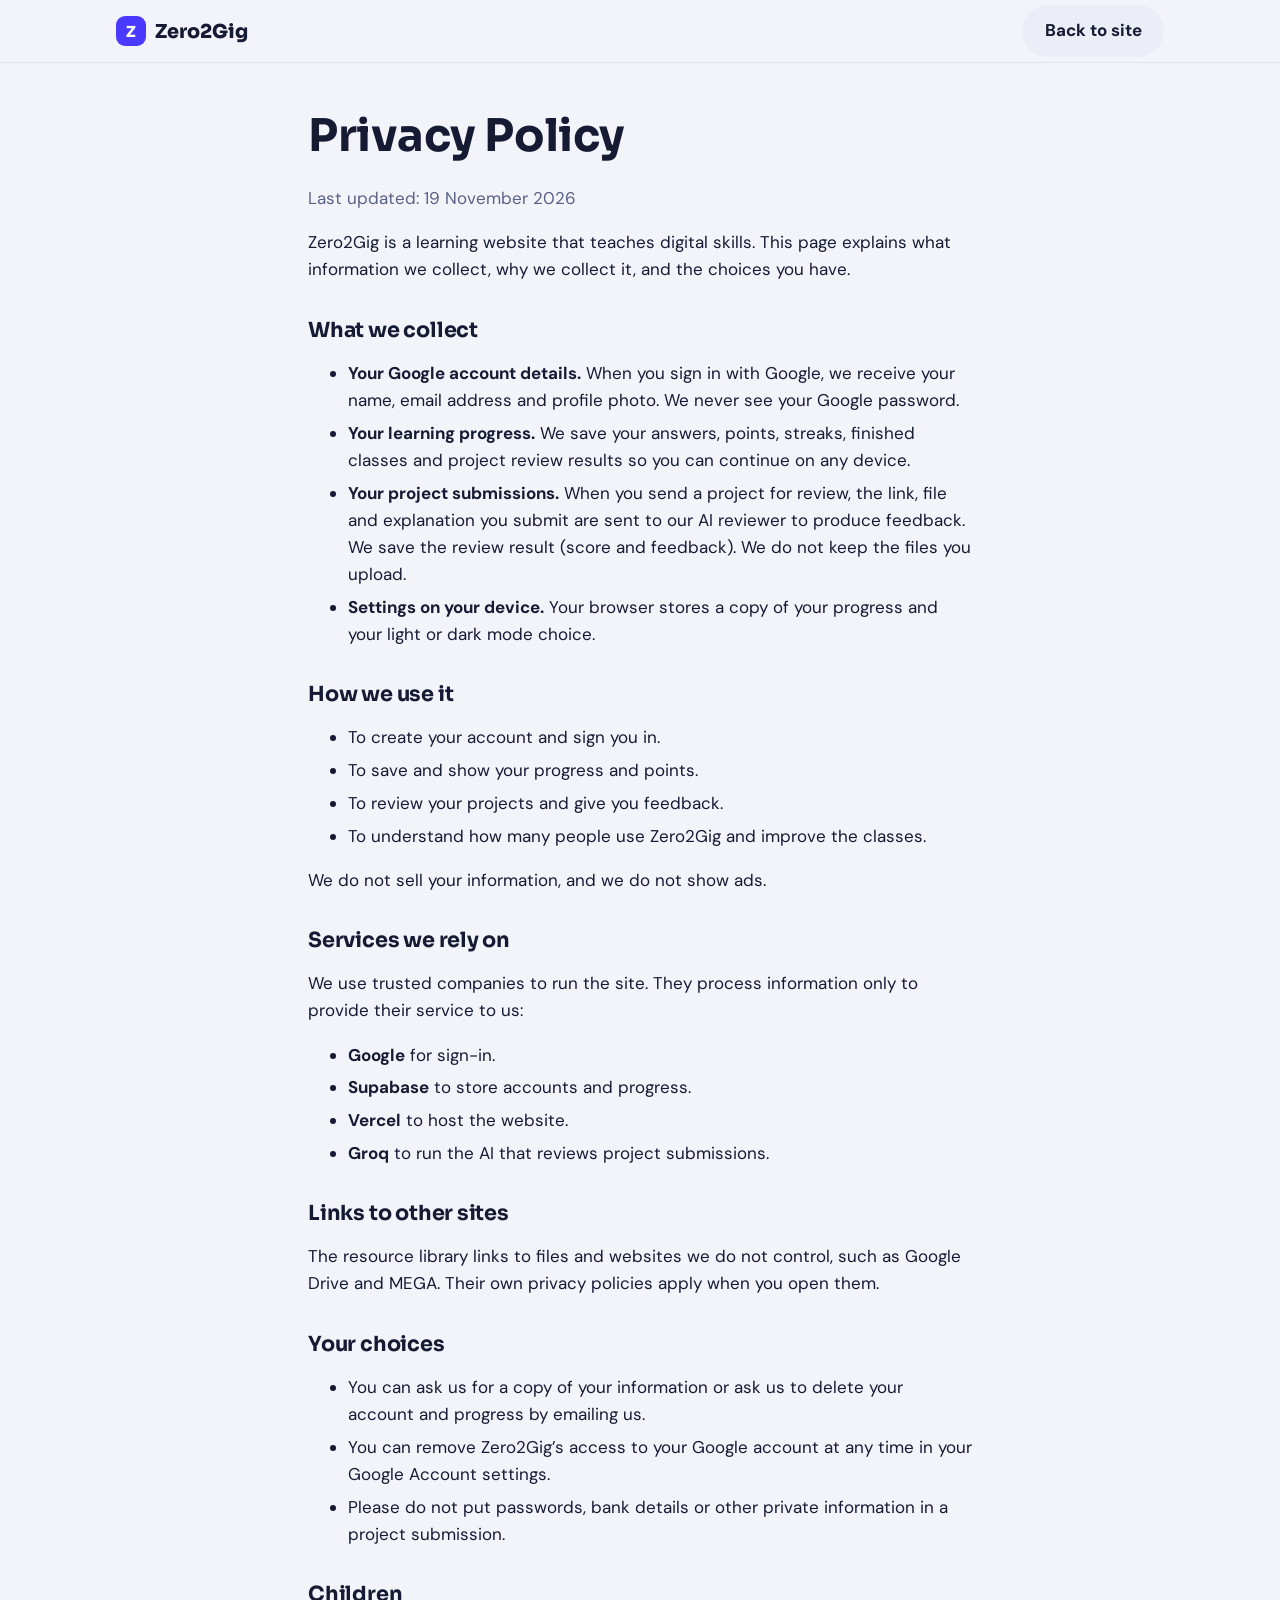
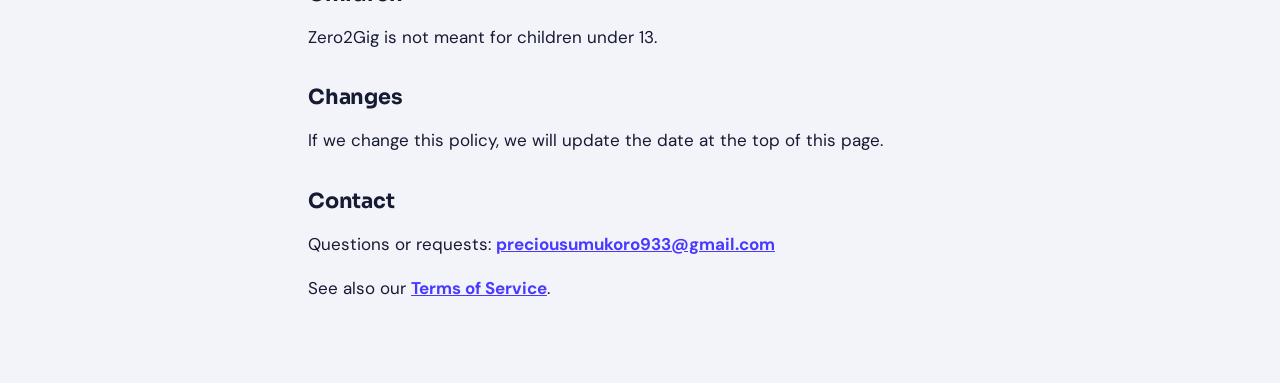
==== privacy.html @ 01722fc4 "Add Privacy Policy and Terms of Service pages" ====
<!doctype html>
<html lang="en">
<head>
<meta charset="utf-8">
<meta name="viewport" content="width=device-width, initial-scale=1, viewport-fit=cover">
<title>Privacy Policy | Zero2Gig</title>
<link rel="preconnect" href="https://fonts.googleapis.com">
<link rel="preconnect" href="https://fonts.gstatic.com" crossorigin>
<link href="https://fonts.googleapis.com/css2?family=DM+Sans:opsz,wght@9..40,400;9..40,500;9..40,700&family=Sora:wght@600;700;800&display=swap" rel="stylesheet">
<link rel="stylesheet" href="styles.css">
<style>
.legal { max-width: 44rem; margin: 0 auto; padding: 2rem 1.25rem 4rem; }
.legal h1 { font-size: clamp(2rem, 5vw, 2.8rem); margin-top: 1rem; }
.legal h2 { font-size: 1.3rem; margin-top: 2.2rem; }
.legal .updated { color: var(--muted); }
.legal li { margin: .35rem 0; }
.legal a { color: var(--brand); font-weight: 700; }
</style>
<script>try{var t=localStorage.getItem("z2g-theme");if(t)document.documentElement.dataset.theme=t;}catch(e){}</script>
</head>
<body>
<header class="nav"><div class="wrap"><a class="logo" href="/"><span class="logo-mark">Z</span>Zero2Gig</a><a class="btn soft" href="/">Back to site</a></div></header>
<main class="legal">
<h1>Privacy Policy</h1>
<p class="updated">Last updated: 19 November 2026</p>
<p>Zero2Gig is a learning website that teaches digital skills. This page explains what information we collect, why we collect it, and the choices you have.</p>

<h2>What we collect</h2>
<ul>
<li><strong>Your Google account details.</strong> When you sign in with Google, we receive your name, email address and profile photo. We never see your Google password.</li>
<li><strong>Your learning progress.</strong> We save your answers, points, streaks, finished classes and project review results so you can continue on any device.</li>
<li><strong>Your project submissions.</strong> When you send a project for review, the link, file and explanation you submit are sent to our AI reviewer to produce feedback. We save the review result (score and feedback). We do not keep the files you upload.</li>
<li><strong>Settings on your device.</strong> Your browser stores a copy of your progress and your light or dark mode choice.</li>
</ul>

<h2>How we use it</h2>
<ul>
<li>To create your account and sign you in.</li>
<li>To save and show your progress and points.</li>
<li>To review your projects and give you feedback.</li>
<li>To understand how many people use Zero2Gig and improve the classes.</li>
</ul>
<p>We do not sell your information, and we do not show ads.</p>

<h2>Services we rely on</h2>
<p>We use trusted companies to run the site. They process information only to provide their service to us:</p>
<ul>
<li><strong>Google</strong> for sign-in.</li>
<li><strong>Supabase</strong> to store accounts and progress.</li>
<li><strong>Vercel</strong> to host the website.</li>
<li><strong>Groq</strong> to run the AI that reviews project submissions.</li>
</ul>

<h2>Links to other sites</h2>
<p>The resource library links to files and websites we do not control, such as Google Drive and MEGA. Their own privacy policies apply when you open them.</p>

<h2>Your choices</h2>
<ul>
<li>You can ask us for a copy of your information or ask us to delete your account and progress by emailing us.</li>
<li>You can remove Zero2Gig’s access to your Google account at any time in your Google Account settings.</li>
<li>Please do not put passwords, bank details or other private information in a project submission.</li>
</ul>

<h2>Children</h2>
<p>Zero2Gig is not meant for children under 13.</p>

<h2>Changes</h2>
<p>If we change this policy, we will update the date at the top of this page.</p>

<h2>Contact</h2>
<p>Questions or requests: <a href="mailto:preciousumukoro933@gmail.com">preciousumukoro933@gmail.com</a></p>
<p>See also our <a href="terms.html">Terms of Service</a>.</p>
</main>
</body>
</html>
---- styles.css ----
:root {
  --bg: #F3F4FA;
  --surface: #FFFFFF;
  --surface-2: #ECEEF7;
  --ink: #161A33;
  --muted: #5B6185;
  --line: #DDE0EE;
  --brand: #4A3AFF;
  --brand-ink: #FFFFFF;
  --gold: #FFB020;
  --good: #12A365;
  --good-bg: #E3F7EE;
  --bad: #E5484D;
  --bad-bg: #FDECEC;
  --shadow: 0 1px 2px rgba(22, 26, 51, .06), 0 8px 24px rgba(22, 26, 51, .06);
  --display: "Sora", "Segoe UI", system-ui, sans-serif;
  --body: "DM Sans", "Segoe UI", system-ui, sans-serif;
  --r-lg: 22px;
  --r-md: 14px;
  --r-sm: 10px;
  color-scheme: light;
}
@media (prefers-color-scheme: dark) {
  :root:not([data-theme="light"]) {
    --bg: #0F1124;
    --surface: #181B33;
    --surface-2: #22264A;
    --ink: #EEF0FF;
    --muted: #A3A8CC;
    --line: #2C3157;
    --brand: #7C70FF;
    --good: #3DD68C;
    --good-bg: #123327;
    --bad: #FF7A7E;
    --bad-bg: #3A1A22;
    --shadow: 0 1px 2px rgba(0, 0, 0, .3), 0 8px 24px rgba(0, 0, 0, .25);
    color-scheme: dark;
  }
}
:root[data-theme="dark"] {
    --bg: #0F1124;
    --surface: #181B33;
    --surface-2: #22264A;
    --ink: #EEF0FF;
    --muted: #A3A8CC;
    --line: #2C3157;
    --brand: #7C70FF;
    --good: #3DD68C;
    --good-bg: #123327;
    --bad: #FF7A7E;
    --bad-bg: #3A1A22;
    --shadow: 0 1px 2px rgba(0, 0, 0, .3), 0 8px 24px rgba(0, 0, 0, .25);
    color-scheme: dark;
  }
:root[data-theme="light"] { color-scheme: light; }


* { box-sizing: border-box; }
html { -webkit-text-size-adjust: 100%; }
body { margin: 0; background: var(--bg); color: var(--ink); font: 1.0625rem/1.6 var(--body); -webkit-font-smoothing: antialiased; }
a { color: inherit; }
button { font: inherit; color: inherit; cursor: pointer; }
:focus-visible { outline: 3px solid var(--brand); outline-offset: 3px; }
h1, h2, h3 { font-family: var(--display); line-height: 1.15; margin: 0 0 .5em; letter-spacing: -.01em; }

.wrap { max-width: 68rem; margin: 0 auto; padding: 0 1.25rem; }

/* ---------- top nav ---------- */
.nav { position: sticky; top: 0; z-index: 20; background: color-mix(in srgb, var(--bg) 85%, transparent); backdrop-filter: blur(10px); border-bottom: 1px solid var(--line); padding-top: env(safe-area-inset-top, 0px); }
.nav .wrap { display: flex; align-items: center; justify-content: space-between; height: 62px; }
.logo { display: flex; align-items: center; gap: .55rem; font: 800 1.2rem var(--display); text-decoration: none; }
.logo-mark { width: 30px; height: 30px; border-radius: 9px; background: var(--brand); color: #fff; display: grid; place-items: center; font-size: .95rem; }
.pts-pill { display: inline-flex; align-items: center; gap: .4rem; padding: .35rem .8rem; border-radius: 99px; background: var(--surface); border: 1px solid var(--line); font-weight: 700; font-variant-numeric: tabular-nums; }
.pts-pill .coin { width: 18px; height: 18px; border-radius: 50%; background: var(--gold); display: inline-block; box-shadow: inset 0 -2px 0 rgba(0,0,0,.15); }

/* ---------- home ---------- */
.hero { padding: 3rem 0 2rem; display: grid; grid-template-columns: 1.15fr 1fr; gap: 2.5rem; align-items: center; }
.hero h1 { font-size: clamp(2.2rem, 5.5vw, 3.6rem); font-weight: 800; }
.hero p { color: var(--muted); font-size: 1.15rem; max-width: 34rem; }
.hero-steps { display: flex; gap: .5rem; flex-wrap: wrap; margin-top: 1.4rem; }
.hero-steps span { background: var(--surface); border: 1px solid var(--line); border-radius: 99px; padding: .35rem .85rem; font-weight: 500; font-size: .95rem; }
.matcher { background: var(--surface); border-radius: var(--r-lg); padding: 1.5rem; box-shadow: var(--shadow); border: 1px solid var(--line); }
.matcher h2 { font-size: 1.2rem; }
.matcher-opts { display: grid; gap: .5rem; }
.matcher-opts button { text-align: left; padding: .8rem 1rem; border-radius: var(--r-md); border: 2px solid var(--line); background: var(--bg); font-weight: 500; transition: border-color .15s, transform .15s; }
.matcher-opts button:hover { border-color: var(--brand); }
.matcher-opts button[aria-pressed="true"] { border-color: var(--brand); background: color-mix(in srgb, var(--brand) 10%, var(--surface)); }
.match-result { margin-top: 1rem; padding: 1rem; border-radius: var(--r-md); background: color-mix(in srgb, var(--c) 14%, var(--surface)); border: 2px solid var(--c); display: flex; gap: .9rem; align-items: center; }
.match-result .ico { font-size: 2rem; }
.match-result a { font-weight: 700; }

.stats { display: grid; grid-template-columns: repeat(3, 1fr); gap: .75rem; margin: 0 0 2.5rem; }
.stat { background: var(--surface); border: 1px solid var(--line); border-radius: var(--r-md); padding: 1rem 1.2rem; }
.stat b { display: block; font: 800 1.7rem var(--display); font-variant-numeric: tabular-nums; }
.stat span { color: var(--muted); font-size: .92rem; }

.sec-head { display: flex; justify-content: space-between; align-items: end; margin-bottom: 1rem; }
.sec-head h2 { font-size: 1.6rem; margin: 0; }
.grid { display: grid; grid-template-columns: repeat(auto-fill, minmax(15.5rem, 1fr)); gap: 1rem; padding-bottom: 4rem; }
.skill-card { position: relative; display: flex; flex-direction: column; gap: .5rem; background: var(--surface); border: 1px solid var(--line); border-radius: var(--r-lg); padding: 1.3rem; text-decoration: none; overflow: hidden; transition: transform .18s, box-shadow .18s, border-color .18s; }
.skill-card:hover { transform: translateY(-3px); box-shadow: var(--shadow); border-color: var(--c); }
.skill-card.is-match { border: 2px solid var(--c); box-shadow: 0 0 0 4px color-mix(in srgb, var(--c) 20%, transparent); }
.skill-card .ico { width: 52px; height: 52px; border-radius: 15px; display: grid; place-items: center; font-size: 1.6rem; background: color-mix(in srgb, var(--c) 16%, var(--surface)); }
.skill-card h3 { font-size: 1.15rem; margin: .4rem 0 0; }
.skill-card p { margin: 0; color: var(--muted); font-size: .95rem; flex: 1; }
.meter { height: 8px; border-radius: 99px; background: var(--surface-2); overflow: hidden; margin-top: .4rem; }
.meter i { display: block; height: 100%; background: var(--c, var(--brand)); border-radius: 99px; transition: width .5s ease; }
.card-foot { display: flex; justify-content: space-between; font-size: .88rem; color: var(--muted); font-weight: 500; }

/* ---------- skill page ---------- */
.back { display: inline-flex; align-items: center; gap: .35rem; margin: 1.5rem 0 1rem; font-weight: 700; text-decoration: none; color: var(--muted); }
.back:hover { color: var(--ink); }
.skill-hero { background: var(--c); color: #fff; border-radius: var(--r-lg); padding: 2rem; position: relative; overflow: hidden; }
.skill-hero::after { content: ""; position: absolute; right: -60px; top: -60px; width: 240px; height: 240px; border-radius: 50%; background: rgba(255,255,255,.12); }
.skill-hero .ico { font-size: 2.6rem; }
.skill-hero h1 { font-size: clamp(1.9rem, 4.5vw, 2.8rem); margin-top: .4rem; }
.skill-hero p { max-width: 40rem; opacity: .92; font-size: 1.08rem; }
.chips { display: flex; flex-wrap: wrap; gap: .5rem; margin-top: 1rem; position: relative; z-index: 1; }
.chip { background: rgba(255,255,255,.18); border-radius: 99px; padding: .35rem .85rem; font-weight: 700; font-size: .92rem; }

.tabs { display: flex; gap: .4rem; margin: 1.6rem 0 1.2rem; background: var(--surface); border: 1px solid var(--line); padding: .3rem; border-radius: 99px; width: fit-content; }
.tabs button { border: 0; background: none; padding: .55rem 1.1rem; border-radius: 99px; font-weight: 700; color: var(--muted); }
.tabs button[aria-selected="true"] { background: var(--ink); color: var(--bg); }

.classes { display: grid; gap: .9rem; padding-bottom: 4rem; }
.class-card { display: grid; grid-template-columns: auto 1fr auto; gap: 1.1rem; align-items: center; background: var(--surface); border: 1px solid var(--line); border-radius: var(--r-lg); padding: 1.2rem 1.3rem; }
.class-num { width: 54px; height: 54px; border-radius: 16px; display: grid; place-items: center; font: 800 1.3rem var(--display); background: color-mix(in srgb, var(--c) 14%, var(--surface)); color: var(--c); }
.class-card.done .class-num { background: var(--c); color: #fff; }
.class-card h3 { font-size: 1.15rem; margin: 0 0 .2rem; }
.class-card p { margin: 0; color: var(--muted); font-size: .95rem; }
.class-meta { display: flex; gap: .9rem; flex-wrap: wrap; margin-top: .45rem; font-size: .88rem; font-weight: 700; color: var(--muted); }
.class-meta .ok { color: var(--good); }
.btn { display: inline-flex; align-items: center; justify-content: center; gap: .4rem; border: 0; border-radius: 99px; padding: .8rem 1.4rem; font-weight: 700; text-decoration: none; background: var(--brand); color: var(--brand-ink); transition: transform .12s, filter .12s; white-space: nowrap; }
.btn:hover { filter: brightness(1.08); }
.btn:active { transform: scale(.97); }
.btn.soft { background: var(--surface-2); color: var(--ink); }
.btn.big { padding: 1rem 1.8rem; font-size: 1.05rem; }
.btn:disabled { opacity: .45; cursor: not-allowed; transform: none; }
@media (max-width: 40rem) {
  .hero { grid-template-columns: 1fr; padding-top: 2rem; }
  .class-card { grid-template-columns: auto 1fr; }
  .class-card .btn { grid-column: 1 / -1; }
  .stats { grid-template-columns: repeat(3, 1fr); }
  .stat b { font-size: 1.3rem; }
}

.res-list { display: grid; gap: .6rem; padding-bottom: 1rem; }
.res { display: flex; align-items: center; gap: .9rem; padding: .9rem 1.1rem; background: var(--surface); border: 1px solid var(--line); border-radius: var(--r-md); text-decoration: none; font-weight: 500; transition: border-color .15s; }
.res:hover { border-color: var(--c); }
.res .ri { width: 36px; height: 36px; border-radius: 10px; display: grid; place-items: center; background: color-mix(in srgb, var(--c) 14%, var(--surface)); flex: none; }
.res span { flex: 1; }
.res small { color: var(--muted); font-weight: 700; }
.res-h { font-size: 1.15rem; margin: 1.8rem 0 .8rem; }
.empty-note { color: var(--muted); }

/* ---------- class player ---------- */
.player { min-height: 100vh; min-height: 100dvh; display: flex; flex-direction: column; }
.p-top { position: sticky; top: 0; z-index: 10; background: var(--bg); padding: calc(.8rem + env(safe-area-inset-top, 0px)) 1.25rem .8rem; }
.p-top-in { max-width: 46rem; margin: 0 auto; display: flex; align-items: center; gap: 1rem; }
.x { width: 40px; height: 40px; border-radius: 50%; border: 1px solid var(--line); background: var(--surface); display: grid; place-items: center; text-decoration: none; font-size: 1.1rem; flex: none; }
.p-bar { flex: 1; height: 12px; border-radius: 99px; background: var(--surface-2); overflow: hidden; }
.p-bar i { display: block; height: 100%; background: var(--c); border-radius: 99px; transition: width .35s ease; }
.score { display: flex; align-items: center; gap: .5rem; flex: none; }
.streak { font-weight: 800; font-size: .9rem; color: #F97316; min-width: 3.2rem; text-align: right; }
.streak[data-on="0"] { opacity: .35; filter: grayscale(1); }

.p-body { flex: 1; padding: 1rem 1.25rem 8rem; }
.stage { max-width: 46rem; margin: 0 auto; }
.step { animation: stepIn .35s ease both; }
@keyframes stepIn { from { opacity: 0; transform: translateY(10px); } to { opacity: 1; transform: none; } }
.kicker { display: inline-flex; align-items: center; gap: .4rem; font-weight: 800; font-size: .85rem; color: var(--c); background: color-mix(in srgb, var(--c) 12%, transparent); padding: .3rem .75rem; border-radius: 99px; margin-bottom: 1rem; }
.lead { font-size: 1.35rem; line-height: 1.55; font-weight: 500; }
.step h1 { font-size: clamp(1.8rem, 5vw, 2.6rem); }
.intro-card { background: var(--surface); border: 1px solid var(--line); border-radius: var(--r-lg); padding: 1.6rem; margin-top: 1.4rem; }
.intro-card ul { margin: .5rem 0 0; padding-left: 1.2rem; }
.intro-card li { margin: .3rem 0; }
.scoring { display: grid; grid-template-columns: repeat(3, 1fr); gap: .6rem; margin-top: 1rem; }
.scoring div { background: var(--surface); border: 1px solid var(--line); border-radius: var(--r-md); padding: .8rem; text-align: center; font-size: .9rem; color: var(--muted); }
.scoring b { display: block; font: 800 1.2rem var(--display); color: var(--ink); }

/* question */
.q-prompt { font: 700 1.4rem/1.35 var(--display); margin: 0 0 1.2rem; }
.opts { display: grid; gap: .65rem; }
.opt { display: flex; align-items: center; gap: .85rem; text-align: left; width: 100%; padding: 1rem 1.1rem; border-radius: var(--r-md); border: 2px solid var(--line); background: var(--surface); font-weight: 500; font-size: 1.02rem; transition: border-color .15s, background .15s, transform .12s; }
.opt:hover:not(:disabled) { border-color: var(--c); transform: translateY(-1px); }
.opt .key { width: 30px; height: 30px; border-radius: 9px; display: grid; place-items: center; background: var(--surface-2); font-weight: 800; font-size: .9rem; flex: none; }
.opt.right { border-color: var(--good); background: var(--good-bg); }
.opt.right .key { background: var(--good); color: #fff; }
.opt.wrong { border-color: var(--bad); background: var(--bad-bg); animation: shake .35s; }
.opt.wrong .key { background: var(--bad); color: #fff; }
.opt:disabled { cursor: default; }
@keyframes shake { 25% { transform: translateX(-6px); } 75% { transform: translateX(6px); } }
.feedback { margin-top: 1rem; padding: 1rem 1.1rem; border-radius: var(--r-md); font-weight: 500; animation: stepIn .25s ease both; }
.feedback.good { background: var(--good-bg); border-left: 5px solid var(--good); }
.feedback.bad { background: var(--bad-bg); border-left: 5px solid var(--bad); }
.feedback b { display: block; font-family: var(--display); margin-bottom: .2rem; }
.pop { position: fixed; z-index: 50; font: 800 1.3rem var(--display); color: var(--gold); pointer-events: none; animation: popUp .9s ease forwards; text-shadow: 0 2px 0 rgba(0,0,0,.12); }
@keyframes popUp { from { opacity: 1; transform: translateY(0) scale(.9); } to { opacity: 0; transform: translateY(-60px) scale(1.15); } }

/* recap */
.recap { display: grid; gap: .7rem; margin-top: 1rem; }
.recap div { display: flex; gap: .8rem; align-items: flex-start; background: var(--surface); border: 1px solid var(--line); border-radius: var(--r-md); padding: 1rem 1.1rem; animation: stepIn .4s ease both; }
.recap div:nth-child(2) { animation-delay: .12s; }
.recap div:nth-child(3) { animation-delay: .24s; }
.recap .tick { width: 26px; height: 26px; border-radius: 50%; background: var(--c); color: #fff; display: grid; place-items: center; font-size: .8rem; flex: none; margin-top: .1rem; }

/* finish */
.result-hero { text-align: center; background: var(--surface); border: 1px solid var(--line); border-radius: var(--r-lg); padding: 2rem 1.5rem; }
.stars { font-size: 2.4rem; letter-spacing: .3rem; }
.stars .off { opacity: .2; filter: grayscale(1); }
.big-score { font: 800 3.4rem/1 var(--display); color: var(--c); font-variant-numeric: tabular-nums; margin: .6rem 0 .2rem; }
.result-grid { display: grid; grid-template-columns: repeat(3, 1fr); gap: .6rem; margin-top: 1.2rem; }
.result-grid div { background: var(--bg); border-radius: var(--r-md); padding: .8rem; }
.result-grid b { display: block; font: 800 1.25rem var(--display); }
.result-grid span { font-size: .85rem; color: var(--muted); }

.task { margin-top: 1.4rem; background: var(--surface); border: 1px solid var(--line); border-radius: var(--r-lg); padding: 1.6rem; }
.task h2 { font-size: 1.35rem; }
.task .bonus { display: inline-flex; gap: .35rem; align-items: center; font-weight: 800; font-size: .85rem; background: color-mix(in srgb, var(--gold) 22%, var(--surface)); padding: .3rem .75rem; border-radius: 99px; margin-bottom: .8rem; }
.task h3 { font-size: 1rem; margin: 1.2rem 0 .4rem; }
.task ul { margin: 0; padding-left: 1.2rem; }
.form { display: grid; gap: 1rem; margin-top: 1.4rem; }
.form label { font-weight: 700; display: grid; gap: .35rem; }
.form .hint { font-weight: 400; font-size: .88rem; color: var(--muted); }
.form input[type=url], .form textarea { font: inherit; color: var(--ink); background: var(--bg); border: 2px solid var(--line); border-radius: var(--r-sm); padding: .75rem .9rem; width: 100%; }
.form input:focus, .form textarea:focus { border-color: var(--brand); outline: none; }
.form textarea { min-height: 7rem; resize: vertical; }
.drop { border: 2px dashed var(--line); border-radius: var(--r-md); padding: 1.2rem; text-align: center; background: var(--bg); cursor: pointer; font-weight: 500; transition: border-color .15s; }
.drop:hover, .drop.over { border-color: var(--brand); }
.drop input { position: absolute; width: 1px; height: 1px; opacity: 0; }
.msg { padding: .9rem 1rem; border-radius: var(--r-sm); background: var(--surface-2); margin-top: 1rem; font-weight: 500; }
.msg.warn { background: var(--bad-bg); }
.review { margin-top: 1.2rem; padding: 1.2rem 1.3rem; border-radius: var(--r-md); border-left: 6px solid var(--bad); background: var(--bad-bg); }
.review.pass { border-left-color: var(--good); background: var(--good-bg); }
.review .verdict { display: flex; justify-content: space-between; gap: 1rem; flex-wrap: wrap; font: 800 1.2rem var(--display); margin: 0 0 .5rem; }
.review h4 { margin: 1rem 0 .3rem; }
.review ul { margin: 0; padding-left: 1.2rem; }
.loader { display: inline-block; width: 18px; height: 18px; border: 3px solid currentColor; border-right-color: transparent; border-radius: 50%; animation: spin .7s linear infinite; vertical-align: -3px; }
@keyframes spin { to { transform: rotate(360deg); } }

.p-foot { position: fixed; left: 0; right: 0; bottom: 0; z-index: 10; background: var(--surface); border-top: 1px solid var(--line); padding: .9rem 1.25rem calc(.9rem + env(safe-area-inset-bottom, 0px)); }
.p-foot-in { max-width: 46rem; margin: 0 auto; display: flex; justify-content: space-between; gap: 1rem; }
.p-foot .btn { min-width: 8rem; }

/* ---------- diagrams ---------- */
.diagram { background: var(--surface); border: 1px solid var(--line); border-radius: var(--r-lg); padding: 1.5rem; margin-top: .5rem; }
.diagram h2 { font-size: 1.3rem; margin-bottom: 1.2rem; }
.d-hint { display: flex; justify-content: space-between; align-items: center; gap: 1rem; margin-top: 1.2rem; color: var(--muted); font-size: .9rem; flex-wrap: wrap; }
.dnode { transition: transform .25s, box-shadow .25s, background .25s, color .25s; cursor: pointer; }
.dnode.active { transform: scale(1.04); box-shadow: 0 0 0 4px color-mix(in srgb, var(--c) 30%, transparent); background: var(--c) !important; color: #fff !important; }
.d-flow { display: flex; align-items: stretch; gap: .4rem; }
.d-flow .dnode { flex: 1 1 0; min-width: 0; font-size: .95rem; display: grid; place-items: center; text-align: center; padding: 1rem .7rem; border-radius: var(--r-md); background: color-mix(in srgb, var(--c) 12%, var(--surface)); font-weight: 700; border: 0; min-height: 5rem; }
.d-flow .arr { display: grid; place-items: center; color: var(--c); font-weight: 800; font-size: 1.3rem; }
@media (max-width: 40rem) {
  .d-flow { flex-direction: column; }
  .d-flow .arr { transform: rotate(90deg); }
  .d-flow .dnode { min-height: 0; }
}
.d-stack { display: grid; gap: .5rem; }
.d-stack .dnode { display: flex; justify-content: space-between; gap: 1rem; align-items: center; padding: 1rem 1.2rem; border-radius: var(--r-md); border: 0; text-align: left; background: color-mix(in srgb, var(--c) calc(10% + var(--i) * 6%), var(--surface)); }
.d-stack .dnode b { font-family: var(--display); }
.d-stack .dnode span { color: inherit; opacity: .8; font-size: .95rem; text-align: right; }
.d-nested .dnode { border: 2px dashed var(--c); border-radius: var(--r-md); padding: 1.6rem .9rem .9rem; position: relative; background: color-mix(in srgb, var(--c) 6%, var(--surface)); }
.d-nested .dnode > b { position: absolute; top: .35rem; left: .8rem; font-size: .85rem; }
.d-nested .dnode.core { border-style: solid; padding: 1.4rem; text-align: center; font-weight: 800; }
.d-nested .dnode.core > b { position: static; font-size: 1rem; }
.d-compare { display: grid; grid-template-columns: 1fr 1fr; gap: .8rem; }
.d-compare .dnode { border-radius: var(--r-md); padding: 1.1rem; border: 0; text-align: left; background: color-mix(in srgb, var(--c) 10%, var(--surface)); }
.d-compare .dnode h3 { font-size: 1.05rem; margin-bottom: .6rem; }
.d-compare ul { margin: 0; padding-left: 1.1rem; }
.d-funnel { display: grid; gap: .45rem; justify-items: center; }
.d-funnel .dnode { border: 0; border-radius: var(--r-sm); padding: .85rem; text-align: center; font-weight: 800; background: color-mix(in srgb, var(--c) calc(14% + var(--i) * 12%), var(--surface)); }
.d-cycle svg { width: 100%; max-width: 420px; display: block; margin: 0 auto; }
.d-cycle .dnode rect { fill: color-mix(in srgb, var(--c) 14%, var(--surface)); transition: fill .25s; }
.d-cycle .dnode text { fill: var(--ink); font: 700 15px var(--body); }
.d-cycle .dnode.active { transform: none; box-shadow: none; background: none !important; }
.d-cycle .dnode.active rect { fill: var(--c); }
.d-cycle .dnode.active text { fill: #fff; }

/* toast */
.toast { position: fixed; left: 50%; bottom: 6.5rem; transform: translateX(-50%) translateY(20px); background: var(--ink); color: var(--bg); padding: .7rem 1.1rem; border-radius: 99px; font-weight: 700; opacity: 0; pointer-events: none; transition: opacity .2s, transform .2s; z-index: 60; }
.toast.show { opacity: 1; transform: translateX(-50%) translateY(0); }

.foot { color: var(--muted); font-size: .9rem; padding: 2rem 0 3rem; border-top: 1px solid var(--line); }

@media (prefers-reduced-motion: reduce) {
  *, *::before, *::after { animation: none !important; transition: none !important; }
}

/* ---------- accounts ---------- */
.nav-r { display: flex; align-items: center; gap: .6rem; }
.nav-r .btn { padding: .55rem 1.1rem; }
.avatar { width: 38px; height: 38px; border-radius: 50%; background: var(--brand); color: #fff; display: grid; place-items: center; font: 800 1rem var(--display); text-decoration: none; }
.avatar.big { width: 72px; height: 72px; font-size: 1.8rem; margin-bottom: 1rem; }
.auth { display: grid; place-items: center; padding: 3rem 0 5rem; }
.auth-card { width: 100%; max-width: 28rem; background: var(--surface); border: 1px solid var(--line); border-radius: var(--r-lg); padding: 2rem 1.6rem; box-shadow: var(--shadow); }
.auth-card .tabs { margin: 0 0 1.4rem; }
.auth-card h1 { font-size: 1.7rem; }
.auth-card .sub { color: var(--muted); margin: 0 0 .4rem; }
.auth-card .form input { font: inherit; color: var(--ink); background: var(--bg); border: 2px solid var(--line); border-radius: var(--r-sm); padding: .75rem .9rem; width: 100%; font-weight: 400; }
.auth-card .form input:focus { border-color: var(--brand); outline: none; }
.linkish { background: none; border: 0; color: var(--brand); font-weight: 700; padding: .2rem 0; justify-self: start; }
.hello { font-weight: 700; color: var(--brand); margin: 0 0 .6rem; }
.btn-google { display: flex; align-items: center; justify-content: center; gap: .75rem; width: 100%; margin-top: 1.4rem; padding: .95rem 1.2rem; border-radius: 99px; border: 2px solid var(--line); background: var(--surface); font-weight: 700; font-size: 1.05rem; transition: border-color .15s, transform .12s; }
.btn-google:hover { border-color: var(--brand); }
.btn-google:active { transform: scale(.98); }
.btn-google:disabled { opacity: .6; cursor: progress; }
.fine { color: var(--muted); font-size: .9rem; text-align: center; margin: 1rem 0 0; }
.av-img { width: 100%; height: 100%; border-radius: 50%; object-fit: cover; display: block; }
.avatar { overflow: hidden; }

/* ---------- theme toggle + login page ---------- */
.theme-btn { width: 40px; height: 40px; border-radius: 50%; border: 1px solid var(--line); background: var(--surface); display: grid; place-items: center; font-size: 1.05rem; flex: none; }
.theme-btn:hover { border-color: var(--brand); }
.logo-mark svg { width: 18px; height: 18px; }
.login-page { min-height: 100vh; min-height: 100dvh; display: flex; flex-direction: column; align-items: center; padding: calc(3rem + env(safe-area-inset-top, 0px)) 1.25rem 3rem; position: relative;
  background: radial-gradient(60rem 30rem at 50% -10%, color-mix(in srgb, var(--brand) 18%, transparent), transparent 70%), var(--bg); }
.login-page > .theme-btn { position: absolute; top: calc(1.2rem + env(safe-area-inset-top, 0px)); right: 1.2rem; }
.login-brand { display: flex; align-items: center; gap: .8rem; font: 800 2rem var(--display); letter-spacing: -.02em; }
.login-mark { width: 56px; height: 56px; border-radius: 16px; background: var(--brand); color: #fff; display: grid; place-items: center; box-shadow: 0 8px 24px color-mix(in srgb, var(--brand) 40%, transparent); }
.login-tag { color: var(--muted); margin: .6rem 0 2rem; text-align: center; }
.login-card { width: 100%; max-width: 27rem; background: var(--surface); border: 1px solid var(--line); border-radius: 24px; padding: 2.2rem 1.8rem 1.8rem; box-shadow: var(--shadow); text-align: center; }
.login-card h1 { font-size: 1.75rem; margin-bottom: .4rem; }
.login-card .sub { color: var(--muted); margin: 0; }
.login-card .btn-google { margin-top: 1.6rem; }
.divider { display: flex; align-items: center; gap: .8rem; margin: 1.8rem 0 1.2rem; color: var(--muted); font-size: .78rem; font-weight: 700; letter-spacing: .08em; text-transform: uppercase; }
.divider::before, .divider::after { content: ""; flex: 1; height: 1px; background: var(--line); }
.perks { list-style: none; margin: 0; padding: 0; display: grid; gap: .6rem; text-align: left; }
.perks li { display: flex; gap: .85rem; align-items: center; padding: .75rem .9rem; border-radius: var(--r-md); background: var(--bg); border: 1px solid var(--line); }
.perk-i { width: 38px; height: 38px; border-radius: 11px; display: grid; place-items: center; background: color-mix(in srgb, var(--brand) 12%, var(--surface)); flex: none; }
.perks b { display: block; font-size: .98rem; }
.perks small { color: var(--muted); font-size: .86rem; }
.login-back { margin-top: 1.6rem; color: var(--muted); font-weight: 700; text-decoration: none; }
.login-back:hover { color: var(--ink); }
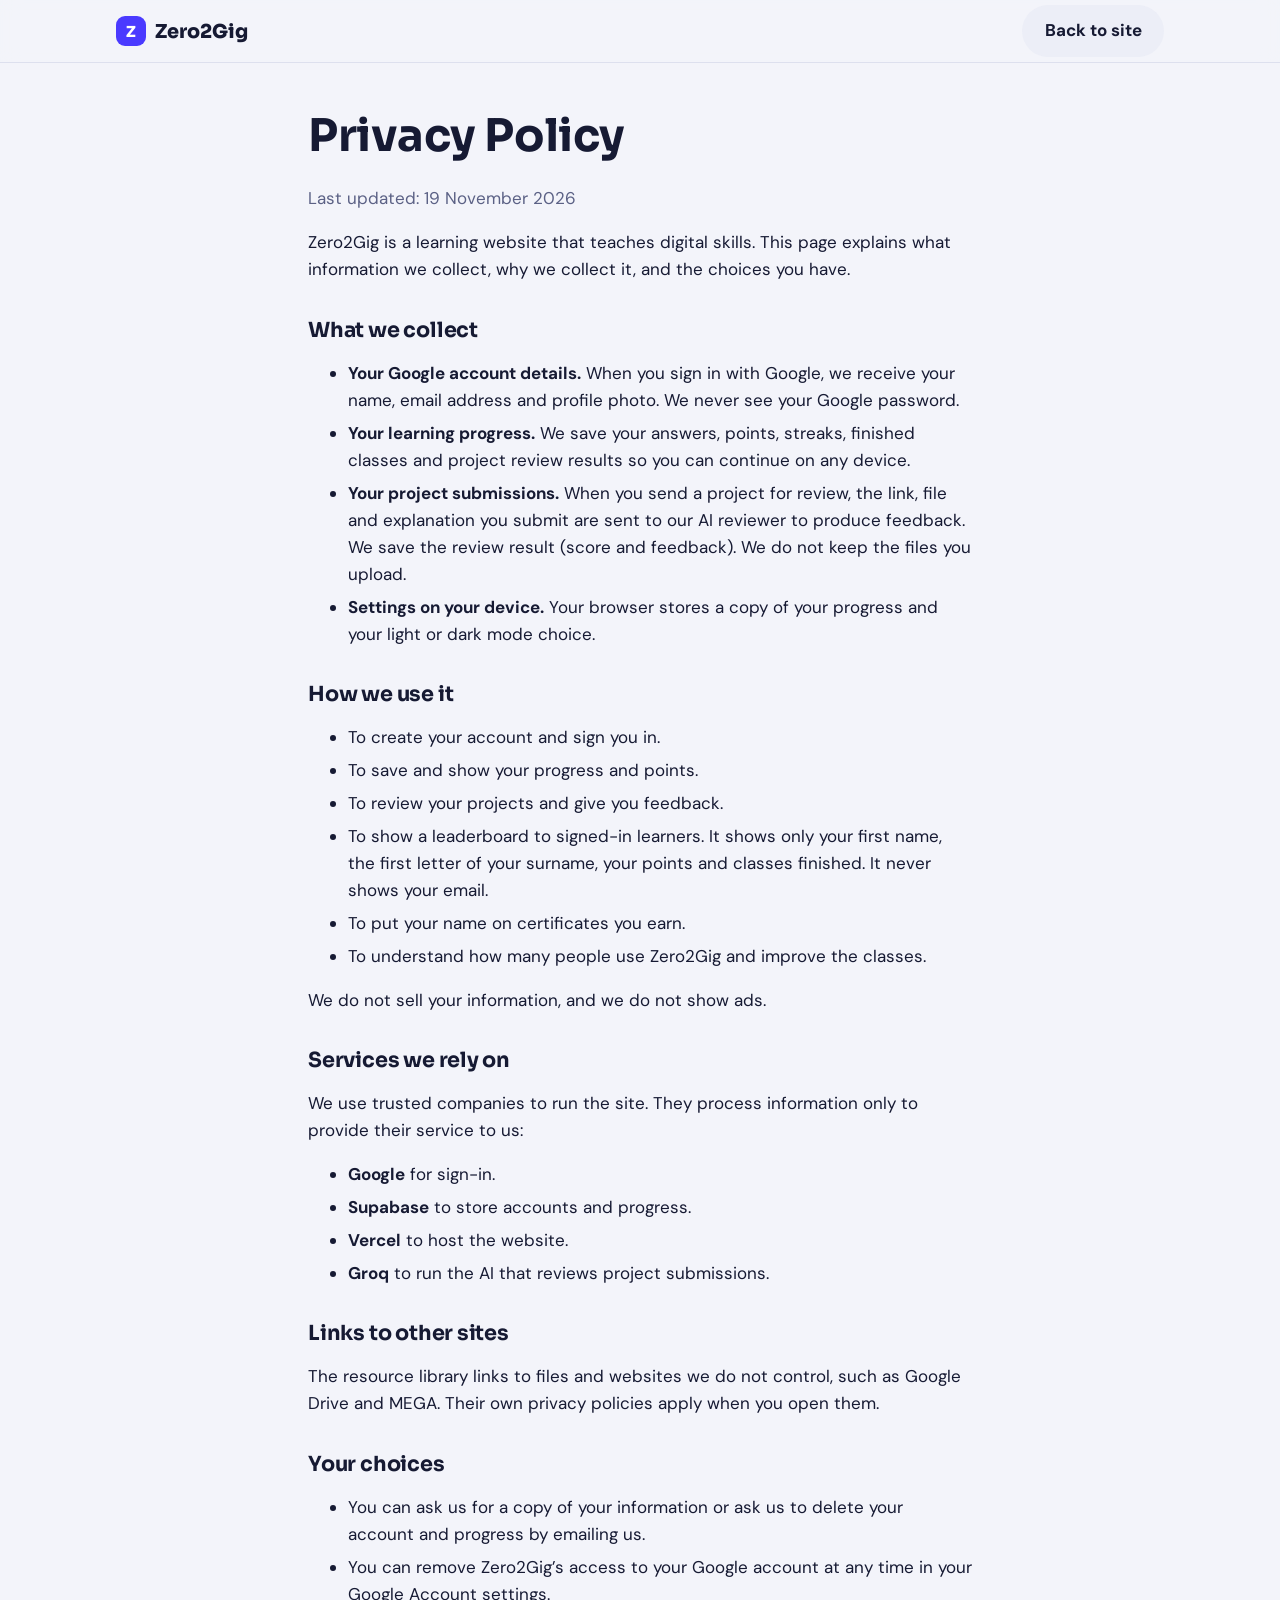
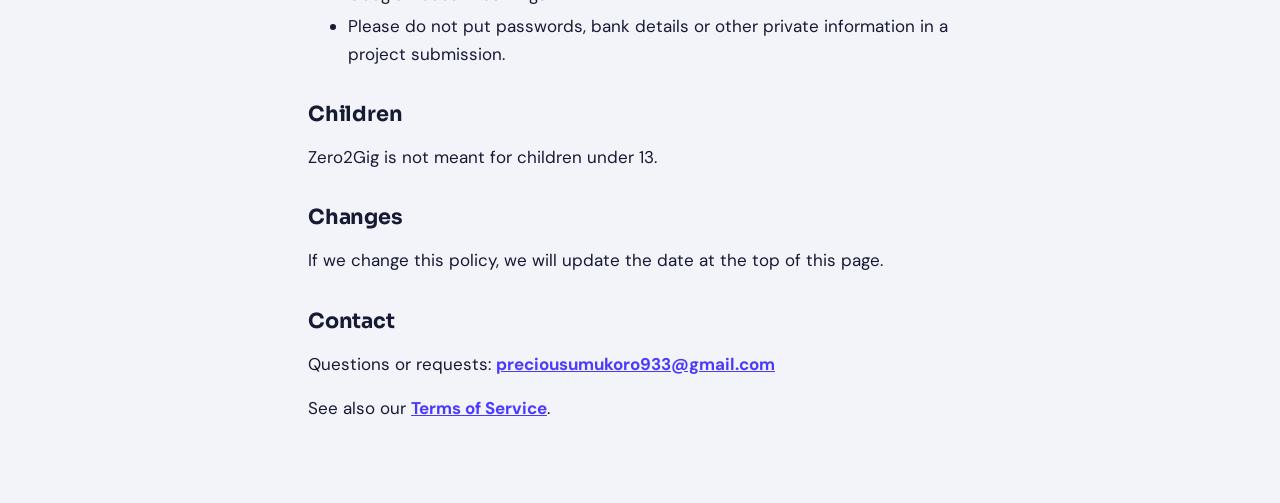
==== commit 89e90442: "Upgrade: landing page, course pages, My learning, leaderboard, certificates" ====
--- a/privacy.html
+++ b/privacy.html
@@ -38,6 +38,8 @@
 <li>To create your account and sign you in.</li>
 <li>To save and show your progress and points.</li>
 <li>To review your projects and give you feedback.</li>
+<li>To show a leaderboard to signed-in learners. It shows only your first name, the first letter of your surname, your points and classes finished. It never shows your email.</li>
+<li>To put your name on certificates you earn.</li>
 <li>To understand how many people use Zero2Gig and improve the classes.</li>
 </ul>
 <p>We do not sell your information, and we do not show ads.</p>
--- a/styles.css
+++ b/styles.css
@@ -123,7 +123,7 @@
 .tabs button[aria-selected="true"] { background: var(--ink); color: var(--bg); }
 
 .classes { display: grid; gap: .9rem; padding-bottom: 4rem; }
-.class-card { display: grid; grid-template-columns: auto 1fr auto; gap: 1.1rem; align-items: center; background: var(--surface); border: 1px solid var(--line); border-radius: var(--r-lg); padding: 1.2rem 1.3rem; }
+.class-card { --c: inherit; display: grid; grid-template-columns: auto 1fr auto; gap: 1.1rem; align-items: center; background: var(--surface); border: 1px solid var(--line); border-radius: var(--r-lg); padding: 1.2rem 1.3rem; }
 .class-num { width: 54px; height: 54px; border-radius: 16px; display: grid; place-items: center; font: 800 1.3rem var(--display); background: color-mix(in srgb, var(--c) 14%, var(--surface)); color: var(--c); }
 .class-card.done .class-num { background: var(--c); color: #fff; }
 .class-card h3 { font-size: 1.15rem; margin: 0 0 .2rem; }
@@ -332,3 +332,199 @@
 .perks small { color: var(--muted); font-size: .86rem; }
 .login-back { margin-top: 1.6rem; color: var(--muted); font-weight: 700; text-decoration: none; }
 .login-back:hover { color: var(--ink); }
+
+/* =====================================================================
+   v3: landing page, course pages, dashboard, leaderboard, certificate
+   ===================================================================== */
+.nav-links { display: flex; gap: .3rem; margin-left: 1.5rem; margin-right: auto; }
+.nav-links a { padding: .45rem .9rem; border-radius: 99px; text-decoration: none; font-weight: 700; color: var(--muted); font-size: .95rem; }
+.nav-links a:hover { color: var(--ink); background: var(--surface-2); }
+.nav-links a[aria-current] { color: var(--ink); background: var(--surface-2); }
+.tabbar { display: none; }
+.section { padding: 3.5rem 0 0; }
+.section h2 { font-size: clamp(1.5rem, 3.5vw, 2rem); }
+.sec-sub { color: var(--muted); margin: -.2rem 0 0; }
+.page { padding-top: 2.5rem; padding-bottom: 4rem; min-height: 70vh; }
+.page h1 { font-size: clamp(1.9rem, 5vw, 2.6rem); }
+.sub-h { font-size: 1.25rem; margin: 2.2rem 0 1rem; }
+.eyebrow { display: inline-block; font-weight: 700; font-size: .85rem; letter-spacing: .06em; text-transform: uppercase; color: var(--brand); background: color-mix(in srgb, var(--brand) 12%, transparent); padding: .35rem .8rem; border-radius: 99px; margin: 0 0 1rem; }
+
+/* hero */
+.hero2 { background: radial-gradient(50rem 26rem at 85% 0%, color-mix(in srgb, var(--brand) 16%, transparent), transparent 70%), radial-gradient(40rem 22rem at 0% 100%, color-mix(in srgb, var(--gold) 12%, transparent), transparent 70%); border-bottom: 1px solid var(--line); }
+.hero2-in { display: grid; grid-template-columns: 1.1fr .9fr; gap: 3rem; align-items: center; padding-top: 4rem; padding-bottom: 4rem; }
+.hero2 h1 { font-size: clamp(2.4rem, 6vw, 4rem); font-weight: 800; letter-spacing: -.03em; line-height: 1.05; }
+.hero-sub { font-size: 1.15rem; color: var(--muted); max-width: 33rem; margin: 0 0 1.6rem; }
+.hero-cta { display: flex; gap: .7rem; flex-wrap: wrap; }
+.hero-stats { display: flex; gap: 2rem; margin: 2.2rem 0 0; flex-wrap: wrap; }
+.hero-stats dt { font: 800 1.6rem var(--display); }
+.hero-stats dd { margin: 0; color: var(--muted); font-size: .9rem; }
+.preview { background: var(--surface); border: 1px solid var(--line); border-radius: 24px; padding: 1.4rem; box-shadow: 0 24px 60px rgba(22, 26, 51, .14); transform: rotate(1.5deg); }
+.pv-top { display: flex; align-items: center; gap: .7rem; margin-bottom: 1.1rem; }
+.pv-bar { flex: 1; height: 10px; border-radius: 99px; background: var(--surface-2); overflow: hidden; }
+.pv-bar i { display: block; width: 55%; height: 100%; background: var(--brand); border-radius: 99px; }
+.pv-streak { font-weight: 800; font-size: .85rem; color: #F97316; }
+.pv-k { font-weight: 800; font-size: .8rem; color: var(--brand); margin: 0 0 .4rem; }
+.pv-q { font: 700 1.15rem/1.35 var(--display); margin: 0 0 .9rem; }
+.pv-o { border: 2px solid var(--line); border-radius: 12px; padding: .7rem .9rem; margin-bottom: .5rem; font-weight: 500; display: flex; justify-content: space-between; }
+.pv-o.right { border-color: var(--good); background: var(--good-bg); }
+.pv-o.right span { color: var(--good); font-weight: 800; }
+.pv-f { background: var(--good-bg); border-left: 4px solid var(--good); border-radius: 10px; padding: .7rem .9rem; font-size: .95rem; margin-top: .7rem; }
+
+/* continue strip */
+.continue, .match-result { display: flex; align-items: center; gap: 1rem; background: var(--surface); border: 1px solid var(--line); border-left: 6px solid var(--c); border-radius: var(--r-md); padding: 1rem 1.2rem; margin-top: 2rem; text-decoration: none; }
+.cont-ico { width: 48px; height: 48px; border-radius: 14px; display: grid; place-items: center; background: color-mix(in srgb, var(--c) 15%, var(--surface)); color: var(--c); flex: none; }
+.cont-txt, .match-result > div { flex: 1; min-width: 0; }
+.continue small, .match-result small { display: block; color: var(--muted); font-size: .85rem; }
+.continue b, .match-result b { display: block; }
+.go { color: var(--c, var(--brand)); font-weight: 700; white-space: nowrap; }
+
+/* search + course cards */
+.sec-head { align-items: end; gap: 1rem; flex-wrap: wrap; margin-bottom: 1.4rem; }
+.search { display: flex; align-items: center; gap: .5rem; background: var(--surface); border: 1px solid var(--line); border-radius: 99px; padding: .55rem 1rem; color: var(--muted); min-width: min(18rem, 100%); }
+.search:focus-within { border-color: var(--brand); }
+.search input { border: 0; background: none; font: inherit; color: var(--ink); outline: none; width: 100%; }
+.courses { display: grid; grid-template-columns: repeat(auto-fill, minmax(15rem, 1fr)); gap: 1.2rem; }
+.course { display: flex; flex-direction: column; background: var(--surface); border: 1px solid var(--line); border-radius: 20px; overflow: hidden; text-decoration: none; transition: transform .18s, box-shadow .18s; }
+.course[hidden] { display: none; }
+.course:hover { transform: translateY(-4px); box-shadow: var(--shadow); }
+.cover { position: relative; height: 128px; background: linear-gradient(135deg, var(--c), color-mix(in srgb, var(--c) 55%, #000)); color: #fff; display: grid; place-items: center; overflow: hidden; }
+.cover::before, .cover::after { content: ""; position: absolute; border-radius: 50%; background: rgba(255, 255, 255, .12); }
+.cover::before { width: 160px; height: 160px; right: -50px; top: -60px; }
+.cover::after { width: 90px; height: 90px; left: -25px; bottom: -35px; }
+.cover-ico { position: relative; z-index: 1; width: 68px; height: 68px; border-radius: 20px; background: rgba(255, 255, 255, .18); display: grid; place-items: center; backdrop-filter: blur(4px); }
+.badge { position: absolute; z-index: 1; top: .7rem; left: .7rem; background: rgba(255, 255, 255, .92); color: #161A33; font-size: .75rem; font-weight: 800; padding: .25rem .6rem; border-radius: 99px; }
+.badge.done { left: auto; right: .7rem; background: #12A365; color: #fff; }
+.badge.solid { position: static; background: #fff; color: #161A33; }
+.course-b { padding: 1.1rem 1.2rem 1.2rem; display: flex; flex-direction: column; gap: .4rem; flex: 1; }
+.course-b h3 { font-size: 1.1rem; margin: 0; }
+.course-b p { margin: 0; color: var(--muted); font-size: .94rem; flex: 1; }
+.course-meta { font-size: .82rem; color: var(--muted); font-weight: 500; margin-top: .3rem; }
+.course .card-foot { margin-top: .5rem; align-items: center; }
+.free { font-weight: 800; color: var(--good); }
+
+/* finder */
+.finder { display: grid; gap: 1.2rem; }
+.chips2 { display: flex; flex-wrap: wrap; gap: .5rem; }
+.chips2 button { border: 1.5px solid var(--line); background: var(--surface); border-radius: 99px; padding: .6rem 1rem; font-weight: 500; transition: border-color .15s, background .15s; }
+.chips2 button:hover { border-color: var(--brand); }
+.chips2 button[aria-pressed="true"] { background: var(--ink); color: var(--bg); border-color: var(--ink); }
+.match-result { margin-top: 0; }
+
+/* how it works + features + faq */
+.steps { list-style: none; margin: 1.4rem 0 0; padding: 0; display: grid; grid-template-columns: repeat(auto-fit, minmax(13rem, 1fr)); gap: 1rem; }
+.steps li { background: var(--surface); border: 1px solid var(--line); border-radius: 18px; padding: 1.3rem; }
+.step-n { width: 36px; height: 36px; border-radius: 50%; background: var(--brand); color: #fff; display: grid; place-items: center; font: 800 1rem var(--display); margin-bottom: .8rem; }
+.steps h3, .feature h3 { font-size: 1.05rem; margin: 0 0 .3rem; }
+.steps p, .feature p { margin: 0; color: var(--muted); font-size: .95rem; }
+.features { display: grid; grid-template-columns: repeat(auto-fit, minmax(15rem, 1fr)); gap: 1.6rem 2rem; margin-top: 1.6rem; }
+.f-ico { width: 44px; height: 44px; border-radius: 13px; display: grid; place-items: center; background: color-mix(in srgb, var(--brand) 12%, var(--surface)); color: var(--brand); margin-bottom: .7rem; }
+.faq details { background: var(--surface); border: 1px solid var(--line); border-radius: 14px; padding: 0 1.2rem; margin-top: .6rem; }
+.faq summary { cursor: pointer; font-weight: 700; padding: 1rem 0; list-style: none; display: flex; justify-content: space-between; gap: 1rem; }
+.faq summary::-webkit-details-marker { display: none; }
+.faq summary::after { content: "+"; font: 700 1.3rem var(--display); color: var(--muted); line-height: 1; }
+.faq details[open] summary::after { content: "–"; }
+.faq details p { margin: 0 0 1.1rem; color: var(--muted); }
+.cta-band { margin: 4rem 0; background: linear-gradient(135deg, var(--brand), color-mix(in srgb, var(--brand) 60%, #000)); color: #fff; border-radius: 28px; padding: 3rem 1.5rem; text-align: center; }
+.cta-band h2 { font-size: clamp(1.6rem, 4vw, 2.3rem); }
+.cta-band p { opacity: .9; margin: 0 0 1.4rem; }
+.btn.light { background: #fff; color: #161A33; }
+
+/* footer */
+.site-foot { border-top: 1px solid var(--line); background: var(--surface); padding: 3rem 1.25rem calc(2rem + env(safe-area-inset-bottom, 0px)); margin-top: 2rem; }
+.foot-grid { max-width: 68rem; margin: 0 auto; display: grid; grid-template-columns: 1.4fr 1fr 1fr 1fr; gap: 2rem; }
+.foot-grid p { color: var(--muted); font-size: .95rem; max-width: 18rem; }
+.foot-grid h4 { font: 700 .85rem var(--body); text-transform: uppercase; letter-spacing: .06em; color: var(--muted); margin: 0 0 .8rem; }
+.foot-grid a:not(.logo) { display: block; text-decoration: none; color: var(--ink); padding: .25rem 0; font-size: .95rem; }
+.foot-grid a:not(.logo):hover { color: var(--brand); }
+.copy { max-width: 68rem; margin: 2rem auto 0; padding-top: 1.2rem; border-top: 1px solid var(--line); color: var(--muted); font-size: .88rem; }
+
+/* course page */
+.c-hero { background: linear-gradient(135deg, color-mix(in srgb, var(--c) 92%, #000), color-mix(in srgb, var(--c) 50%, #0B0D1C)); color: #fff; }
+.c-hero-in { display: grid; grid-template-columns: 1fr 22rem; gap: 3rem; padding-top: 2.5rem; padding-bottom: 2.5rem; align-items: start; }
+.crumbs2 { font-size: .9rem; opacity: .85; margin-bottom: 1rem; }
+.crumbs2 a { color: #fff; }
+.c-hero h1 { font-size: clamp(2rem, 5vw, 3rem); font-weight: 800; }
+.c-sub { font-size: 1.12rem; opacity: .93; max-width: 38rem; }
+.c-meta { display: flex; flex-wrap: wrap; gap: .5rem 1.1rem; align-items: center; font-weight: 500; margin-top: 1.2rem; font-size: .95rem; }
+.enroll { background: var(--surface); color: var(--ink); border-radius: 20px; overflow: hidden; box-shadow: 0 20px 50px rgba(0, 0, 0, .25); margin-bottom: -7rem; position: relative; z-index: 2; }
+.enroll .cover { height: 140px; }
+.enroll-b { padding: 1.3rem; display: grid; gap: .9rem; }
+.enroll-free { font: 800 1.6rem var(--display); margin: 0; }
+.enroll-p { margin: -.4rem 0 0; color: var(--muted); font-size: .9rem; font-weight: 500; }
+.incl { list-style: none; margin: .3rem 0 0; padding: 0; display: grid; gap: .5rem; font-size: .94rem; }
+.incl li { display: flex; gap: .55rem; align-items: center; }
+.incl svg { color: var(--good); flex: none; }
+.c-body { padding-top: 2.5rem; padding-bottom: 3rem; }
+.c-main { max-width: calc(100% - 25rem); }
+.learn-box { border: 1px solid var(--line); background: var(--surface); border-radius: 18px; padding: 1.5rem; }
+.learn-box h2, .outcome h2 { font-size: 1.3rem; }
+.learn-box ul { list-style: none; margin: 0; padding: 0; display: grid; grid-template-columns: 1fr 1fr; gap: .7rem 1.5rem; }
+.learn-box li { display: flex; gap: .6rem; font-size: .95rem; }
+.learn-box svg { color: var(--c); flex: none; margin-top: .15rem; }
+.outcome { margin-top: 2rem; padding: 1.5rem; border-radius: 18px; background: color-mix(in srgb, var(--c) 10%, var(--surface)); }
+.outcome p { margin: 0; font-size: 1.1rem; font-weight: 500; }
+.classes { padding-bottom: 0; }
+.class-num svg { display: block; }
+
+/* my learning + empty + leaderboard */
+.my-list { display: grid; gap: .8rem; }
+.my-row { display: flex; align-items: center; gap: 1rem; background: var(--surface); border: 1px solid var(--line); border-radius: 18px; padding: 1.1rem 1.2rem; }
+.my-mid { flex: 1; min-width: 0; }
+.my-mid h3 { font-size: 1.05rem; margin: 0 0 .5rem; }
+.my-mid p { margin: .4rem 0 0; color: var(--muted); font-size: .88rem; }
+.empty { text-align: center; background: var(--surface); border: 1px dashed var(--line); border-radius: 22px; padding: 3rem 1.5rem; margin-top: 1.5rem; }
+.empty p { color: var(--muted); margin: 0 0 1.4rem; }
+.lb { list-style: none; margin: 1.5rem 0 0; padding: 0; display: grid; gap: .5rem; max-width: 44rem; }
+.lb li { display: flex; align-items: center; gap: 1rem; background: var(--surface); border: 1px solid var(--line); border-radius: 14px; padding: .8rem 1.1rem; }
+.lb li.me { border: 2px solid var(--brand); }
+.rank { width: 34px; height: 34px; border-radius: 50%; display: grid; place-items: center; font: 800 .95rem var(--display); background: var(--surface-2); flex: none; }
+.rank.r1 { background: #FFC53D; color: #3B2A00; }
+.rank.r2 { background: #C9CEDD; color: #22264A; }
+.rank.r3 { background: #E0A26B; color: #3B1E00; }
+.lb-name { flex: 1; font-weight: 700; min-width: 0; overflow: hidden; text-overflow: ellipsis; white-space: nowrap; }
+.lb-c { color: var(--muted); font-size: .88rem; }
+
+/* certificate */
+.cert-actions { display: flex; justify-content: space-between; align-items: center; gap: 1rem; margin-bottom: 1.2rem; flex-wrap: wrap; }
+.cert-actions .back { margin: 0; }
+.cert { background: #fff; color: #161A33; border-radius: 12px; padding: 14px; box-shadow: var(--shadow); max-width: 56rem; margin: 0 auto 1.2rem; background-image: linear-gradient(135deg, var(--c), #161A33); }
+.cert-in { background: #fff; border-radius: 6px; padding: clamp(1.5rem, 6vw, 4rem) clamp(1.2rem, 5vw, 3.5rem); text-align: center; }
+.cert-brand { display: inline-flex; align-items: center; gap: .6rem; font: 800 1.3rem var(--display); color: #161A33; }
+.cert-brand .logo-mark { background: #4A3AFF; }
+.cert-k { font: 800 clamp(1.5rem, 4.5vw, 2.6rem) var(--display); letter-spacing: .02em; margin: 1.6rem 0 1.2rem; color: #161A33; }
+.cert-t { color: #5B6185; margin: 0; }
+.cert-name { font: 800 clamp(1.8rem, 6vw, 3.2rem) var(--display); margin: .6rem 0 1rem; color: var(--c); border-bottom: 2px solid #DDE0EE; display: inline-block; padding: 0 1.5rem .5rem; }
+.cert-skill { font: 700 clamp(1.3rem, 4vw, 2rem) var(--display); margin: .5rem 0 2.2rem; color: #161A33; }
+.cert-foot { display: grid; grid-template-columns: repeat(4, 1fr); gap: 1rem; border-top: 1px solid #DDE0EE; padding-top: 1.4rem; }
+.cert-foot b { display: block; font-size: .95rem; color: #161A33; }
+.cert-foot span { font-size: .78rem; color: #5B6185; text-transform: uppercase; letter-spacing: .05em; }
+
+@media (max-width: 56rem) {
+  .hero2-in { grid-template-columns: 1fr; padding-top: 2.5rem; padding-bottom: 2.5rem; gap: 2rem; }
+  .preview { transform: none; }
+  .c-hero-in { grid-template-columns: 1fr; gap: 1.5rem; }
+  .enroll { margin-bottom: 0; }
+  .c-main { max-width: 100%; }
+  .foot-grid { grid-template-columns: 1fr 1fr; }
+}
+@media (max-width: 40rem) {
+  .nav-links { display: none; }
+  .tabbar { display: grid; grid-template-columns: repeat(4, 1fr); position: fixed; left: 0; right: 0; bottom: 0; z-index: 30; background: var(--surface); border-top: 1px solid var(--line); padding-bottom: env(safe-area-inset-bottom, 0px); }
+  .tabbar a { display: grid; justify-items: center; gap: .15rem; padding: .55rem 0 .5rem; text-decoration: none; color: var(--muted); font-size: .72rem; font-weight: 700; }
+  .tabbar a[aria-current] { color: var(--brand); }
+  .site-foot { padding-bottom: calc(5.5rem + env(safe-area-inset-bottom, 0px)); }
+  .page, .auth { padding-bottom: 6rem; }
+  .learn-box ul { grid-template-columns: 1fr; }
+  .cert-foot { grid-template-columns: 1fr 1fr; }
+  .my-row { flex-wrap: wrap; }
+  .my-row .btn { width: 100%; }
+  .hero-stats { gap: 1.3rem; }
+  .lb-c { display: none; }
+  .nav .pts-pill { display: none; }
+}
+@media print {
+  .nav, .tabbar, .cert-actions, .site-foot, .sec-sub, .toast { display: none !important; }
+  body { background: #fff; }
+  .cert { box-shadow: none; max-width: 100%; -webkit-print-color-adjust: exact; print-color-adjust: exact; }
+  @page { size: landscape; margin: 12mm; }
+}
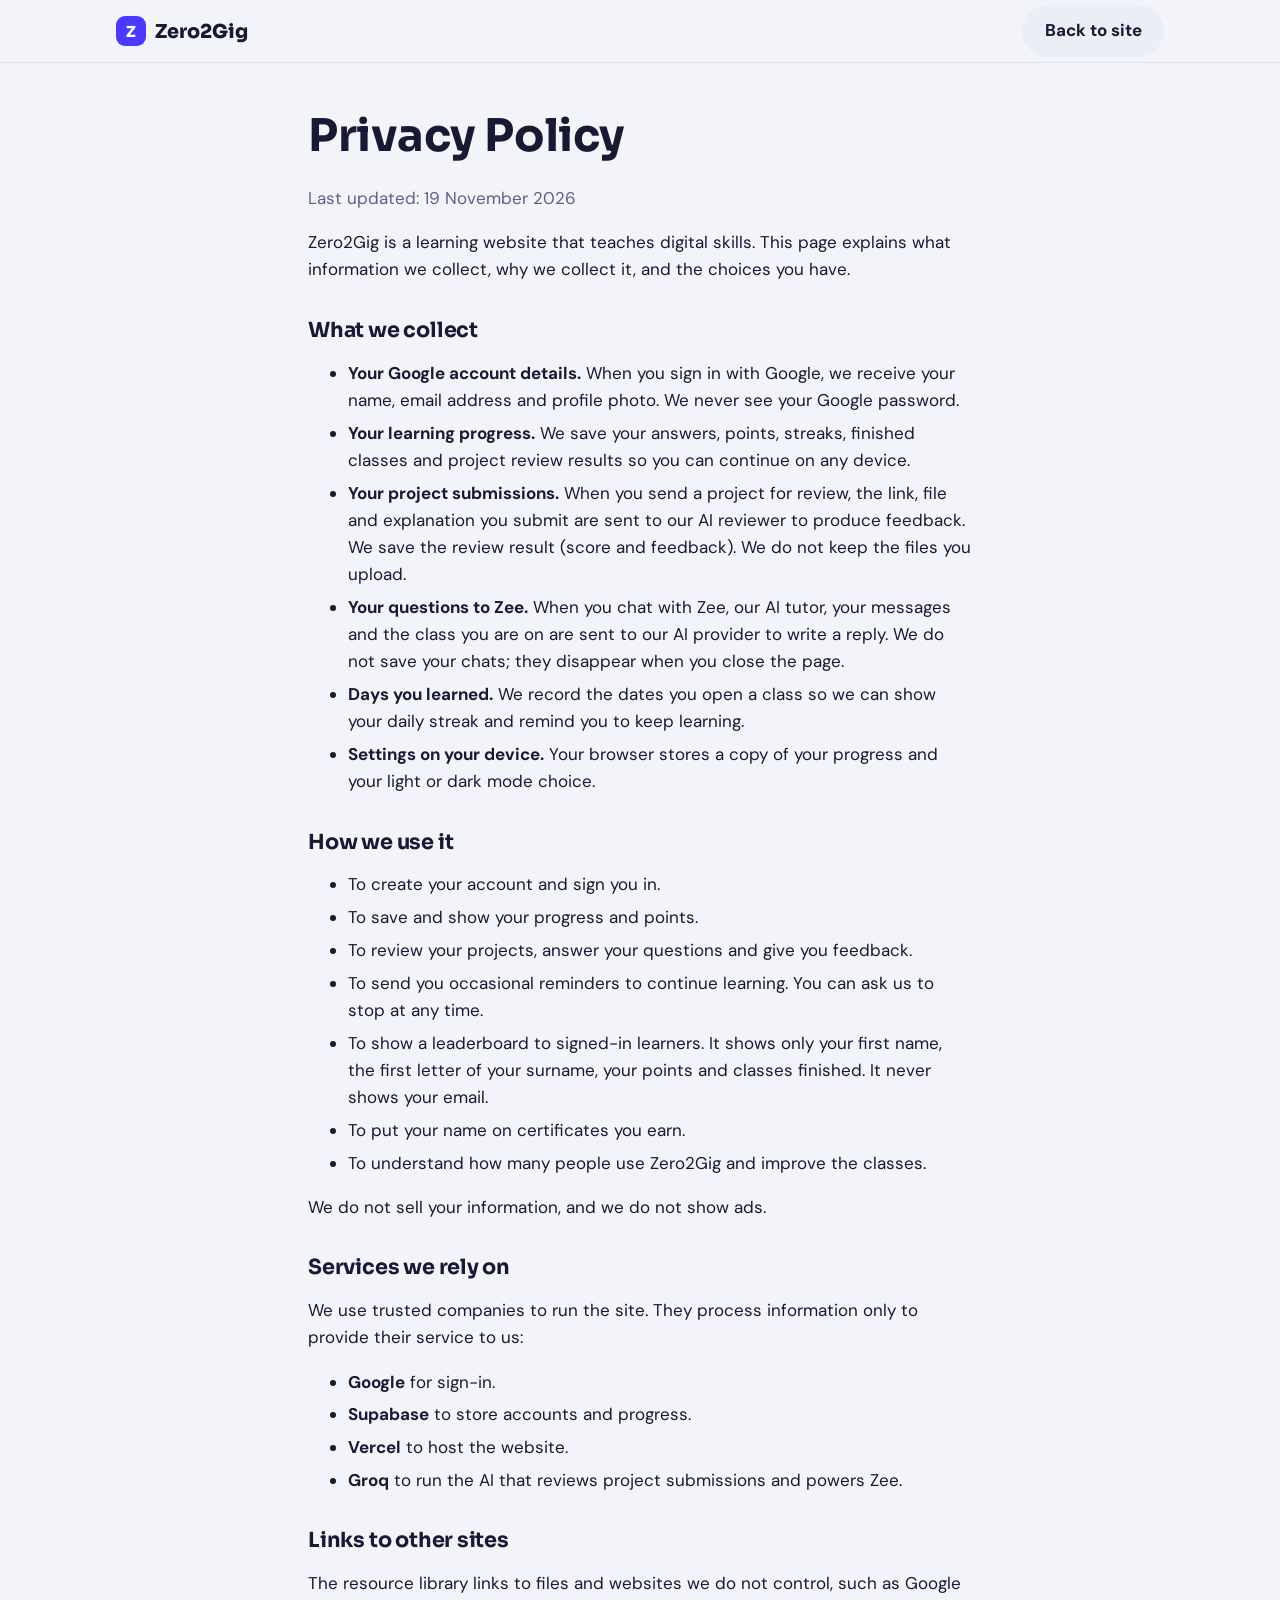
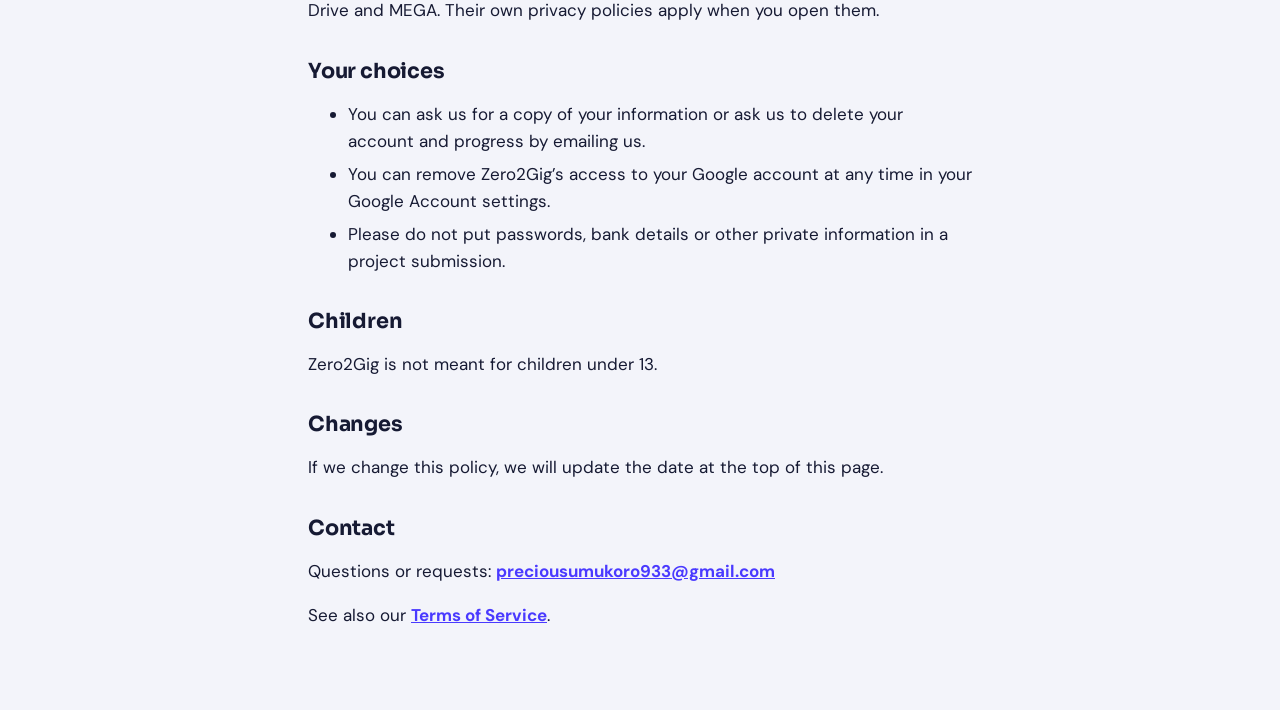
==== commit 44994eca: "Add Zee AI tutor, admin dashboard, daily streaks" ====
--- a/privacy.html
+++ b/privacy.html
@@ -30,6 +30,8 @@
 <li><strong>Your Google account details.</strong> When you sign in with Google, we receive your name, email address and profile photo. We never see your Google password.</li>
 <li><strong>Your learning progress.</strong> We save your answers, points, streaks, finished classes and project review results so you can continue on any device.</li>
 <li><strong>Your project submissions.</strong> When you send a project for review, the link, file and explanation you submit are sent to our AI reviewer to produce feedback. We save the review result (score and feedback). We do not keep the files you upload.</li>
+<li><strong>Your questions to Zee.</strong> When you chat with Zee, our AI tutor, your messages and the class you are on are sent to our AI provider to write a reply. We do not save your chats; they disappear when you close the page.</li>
+<li><strong>Days you learned.</strong> We record the dates you open a class so we can show your daily streak and remind you to keep learning.</li>
 <li><strong>Settings on your device.</strong> Your browser stores a copy of your progress and your light or dark mode choice.</li>
 </ul>
 
@@ -37,7 +39,8 @@
 <ul>
 <li>To create your account and sign you in.</li>
 <li>To save and show your progress and points.</li>
-<li>To review your projects and give you feedback.</li>
+<li>To review your projects, answer your questions and give you feedback.</li>
+<li>To send you occasional reminders to continue learning. You can ask us to stop at any time.</li>
 <li>To show a leaderboard to signed-in learners. It shows only your first name, the first letter of your surname, your points and classes finished. It never shows your email.</li>
 <li>To put your name on certificates you earn.</li>
 <li>To understand how many people use Zero2Gig and improve the classes.</li>
@@ -50,7 +53,7 @@
 <li><strong>Google</strong> for sign-in.</li>
 <li><strong>Supabase</strong> to store accounts and progress.</li>
 <li><strong>Vercel</strong> to host the website.</li>
-<li><strong>Groq</strong> to run the AI that reviews project submissions.</li>
+<li><strong>Groq</strong> to run the AI that reviews project submissions and powers Zee.</li>
 </ul>
 
 <h2>Links to other sites</h2>
--- a/styles.css
+++ b/styles.css
@@ -528,3 +528,74 @@
   .cert { box-shadow: none; max-width: 100%; -webkit-print-color-adjust: exact; print-color-adjust: exact; }
   @page { size: landscape; margin: 12mm; }
 }
+
+/* ---------- daily streak ---------- */
+.daily { display: flex; align-items: center; justify-content: space-between; gap: 1rem; flex-wrap: wrap; margin-top: 2rem; padding: 1.1rem 1.3rem; border-radius: 18px; background: linear-gradient(135deg, #FFF3D6, #FFE1C2); color: #3B2A00; border: 1px solid #F5CF8A; }
+.daily.ok { background: var(--good-bg); color: var(--ink); border-color: color-mix(in srgb, var(--good) 40%, transparent); }
+.daily b { display: block; font: 800 1.15rem var(--display); }
+.daily span { font-size: .95rem; }
+
+/* ---------- admin ---------- */
+.adm-stats { grid-template-columns: repeat(auto-fit, minmax(9.5rem, 1fr)); margin-top: 1.5rem; }
+.panel { background: var(--surface); border: 1px solid var(--line); border-radius: 20px; padding: 1.4rem; margin-bottom: 1.2rem; }
+.panel-h { display: flex; justify-content: space-between; align-items: flex-start; gap: 1rem; flex-wrap: wrap; margin-bottom: 1rem; }
+.panel-h h2 { font-size: 1.25rem; margin: 0 0 .2rem; }
+.panel-a { display: flex; gap: .5rem; flex-wrap: wrap; align-items: center; }
+.legend { display: flex; gap: 1rem; font-size: .88rem; color: var(--muted); font-weight: 500; }
+.legend i, .bar-pair i { display: inline-block; border-radius: 4px 4px 0 0; }
+.legend i { width: 12px; height: 12px; border-radius: 3px; margin-right: .35rem; vertical-align: -1px; }
+.l1 { background: var(--brand); }
+.l2 { background: var(--gold); }
+.bars { display: flex; align-items: flex-end; gap: .4rem; height: 190px; padding-top: .5rem; }
+.bar-col { flex: 1; height: 100%; display: flex; flex-direction: column; align-items: center; gap: .35rem; min-width: 0; }
+.bar-pair { flex: 1; width: 100%; display: flex; align-items: flex-end; justify-content: center; gap: 3px; border-bottom: 2px solid var(--line); }
+.bar-pair i { width: 42%; max-width: 18px; min-height: 2px; }
+.bar-col span { font-size: .75rem; color: var(--muted); }
+.tbl-alt { margin-top: 1rem; }
+.tbl-alt summary { cursor: pointer; font-weight: 700; color: var(--muted); font-size: .9rem; }
+.tbl-wrap { overflow-x: auto; }
+.tbl { width: 100%; border-collapse: collapse; font-size: .93rem; }
+.tbl th { text-align: left; font-size: .78rem; text-transform: uppercase; letter-spacing: .05em; color: var(--muted); padding: .6rem .8rem; border-bottom: 1px solid var(--line); white-space: nowrap; }
+.tbl td { padding: .7rem .8rem; border-bottom: 1px solid var(--line); white-space: nowrap; }
+.tbl td small { display: block; color: var(--muted); }
+.tbl tr:last-child td { border-bottom: 0; }
+
+/* ---------- Zee ---------- */
+.zee-fab { position: fixed; right: 1.2rem; bottom: 1.2rem; z-index: 40; display: inline-flex; align-items: center; gap: .5rem; border: 0; border-radius: 99px; padding: .85rem 1.2rem; font-weight: 800; color: #fff; background: linear-gradient(135deg, #4A3AFF, #9B5CFF); box-shadow: 0 10px 30px rgba(74, 58, 255, .4); transition: transform .15s; }
+.zee-fab:hover { transform: translateY(-2px); }
+body[data-view="login"] .zee-fab, body[data-view="login"] .zee { display: none; }
+body[data-view="player"] .zee-fab { bottom: 6.2rem; padding: .85rem; }
+body[data-view="player"] .zee-fab span { display: none; }
+.zee { position: fixed; right: 1.2rem; bottom: 1.2rem; z-index: 45; width: min(24rem, calc(100vw - 2rem)); height: min(34rem, calc(100dvh - 6rem)); background: var(--surface); border: 1px solid var(--line); border-radius: 22px; box-shadow: 0 24px 70px rgba(0, 0, 0, .28); display: flex; flex-direction: column; overflow: hidden; }
+.zee[hidden], .zee-fab[hidden] { display: none; }
+@media (min-width: 40.01rem) { body[data-view="player"] .zee { bottom: 6.2rem; height: min(31rem, calc(100dvh - 8rem)); } }
+.zee header { display: flex; align-items: center; gap: .7rem; padding: .9rem 1rem; background: linear-gradient(135deg, #4A3AFF, #9B5CFF); color: #fff; }
+.zee header div { flex: 1; line-height: 1.2; }
+.zee header small { display: block; opacity: .85; font-size: .8rem; }
+.zee header button { background: rgba(255, 255, 255, .2); border: 0; color: #fff; width: 32px; height: 32px; border-radius: 50%; }
+.zee-av { width: 38px; height: 38px; border-radius: 50%; background: rgba(255, 255, 255, .2); display: grid; place-items: center; }
+.zee-log { flex: 1; overflow-y: auto; padding: 1rem; display: flex; flex-direction: column; gap: .6rem; }
+.zb { max-width: 86%; padding: .65rem .9rem; border-radius: 16px; font-size: .96rem; line-height: 1.5; white-space: pre-wrap; overflow-wrap: anywhere; }
+.zb.bot { background: var(--surface-2); align-self: flex-start; border-bottom-left-radius: 5px; }
+.zb.me { background: var(--brand); color: #fff; align-self: flex-end; border-bottom-right-radius: 5px; }
+.zb.err { background: var(--bad-bg); }
+.typing { display: flex; gap: 4px; padding: .9rem; }
+.typing i { width: 7px; height: 7px; border-radius: 50%; background: var(--muted); animation: blink 1s infinite; }
+.typing i:nth-child(2) { animation-delay: .15s; }
+.typing i:nth-child(3) { animation-delay: .3s; }
+@keyframes blink { 0%, 80%, 100% { opacity: .25; } 40% { opacity: 1; } }
+.zee-sug { display: flex; flex-wrap: wrap; gap: .4rem; padding: 0 1rem .6rem; }
+.zee-sug button { border: 1.5px solid var(--line); background: var(--surface); border-radius: 99px; padding: .4rem .8rem; font-size: .86rem; font-weight: 500; }
+.zee-sug button:hover { border-color: var(--brand); }
+.zee form { display: flex; gap: .5rem; padding: .7rem .8rem .3rem; border-top: 1px solid var(--line); align-items: flex-end; }
+.zee textarea { flex: 1; resize: none; font: inherit; color: var(--ink); background: var(--bg); border: 1.5px solid var(--line); border-radius: 14px; padding: .6rem .8rem; outline: none; max-height: 120px; }
+.zee textarea:focus { border-color: var(--brand); }
+.zee form .btn { padding: .65rem .9rem; }
+.zee-note { margin: 0; padding: .2rem 1rem .6rem; font-size: .74rem; color: var(--muted); text-align: center; }
+@media (max-width: 40rem) {
+  .zee-fab { bottom: calc(4.6rem + env(safe-area-inset-bottom, 0px)); right: .9rem; padding: .85rem; }
+  .zee-fab span { display: none; }
+  body[data-view="player"] .zee-fab { bottom: calc(5.8rem + env(safe-area-inset-bottom, 0px)); }
+  .zee { right: 0; left: 0; bottom: 0; width: 100%; height: min(85dvh, 40rem); border-radius: 22px 22px 0 0; }
+}
+@media print { .zee-fab, .zee { display: none !important; } }
